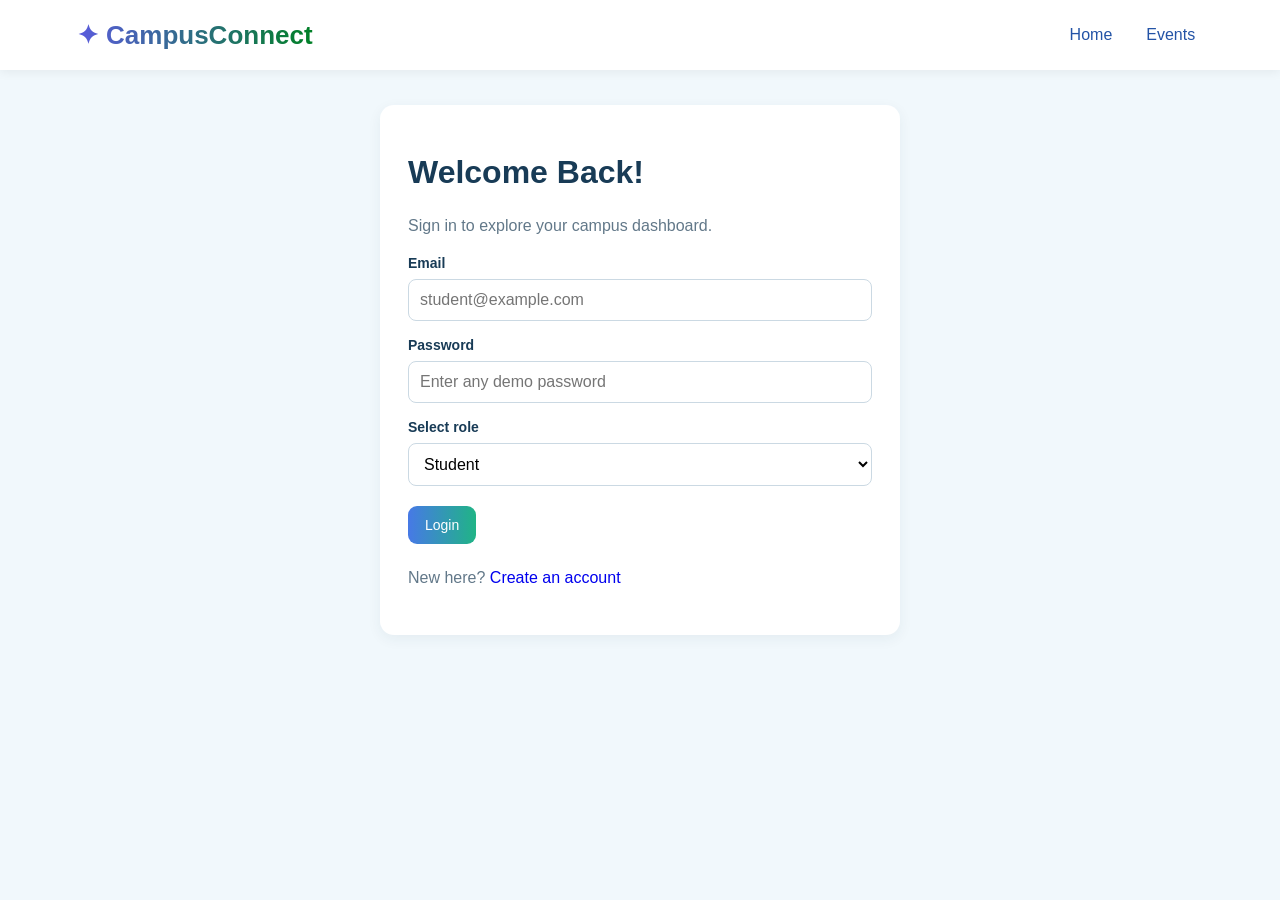
==== Login.html @ 4d2fc712 "Upload CampusConnect frontend my firt upload of website" ====
<!DOCTYPE html>
<html lang="en">
<head>
    <meta charset="UTF-8">
    <meta name="viewport" content="width=device-width, initial-scale=1.0">
    <title>Login | CampusConnect</title>
    <link rel="stylesheet" href="Login.css">
    <script src="app.js" defer></script>
</head>
<body>
<header class="site-header">
    <a class="site-brand" href="index.html">✦ CampusConnect</a>
    <nav class="site-nav">
        <a href="index.html">Home</a>
        <a href="Events.html">Events</a>
    </nav>
</header>

<main class="page form-box">
    <div class="panel">
        <h1>Welcome Back!</h1>
        <p class="muted">Sign in to explore your campus dashboard.</p>

        <form id="loginForm">
            <label for="loginEmail">Email</label>
            <input id="loginEmail" type="email" required placeholder="student@example.com">

            <label for="loginPassword">Password</label>
            <input id="loginPassword" type="password" required placeholder="Enter any demo password">

            <label for="loginRole">Select role</label>
            <select id="loginRole">
                <option value="student">Student</option>
                <option value="coordinator">Coordinator</option>
                <option value="faculty">Faculty</option>
            </select>

            <button class="btn" type="submit">Login</button>
        </form>

        <p class="muted">New here? <a href="Register.html">Create an account</a></p>
        <p id="loginMessage" class="notice" hidden></p>
    </div>
</main>
</body>
</html>
---- Login.css ----
@import url("common.css");
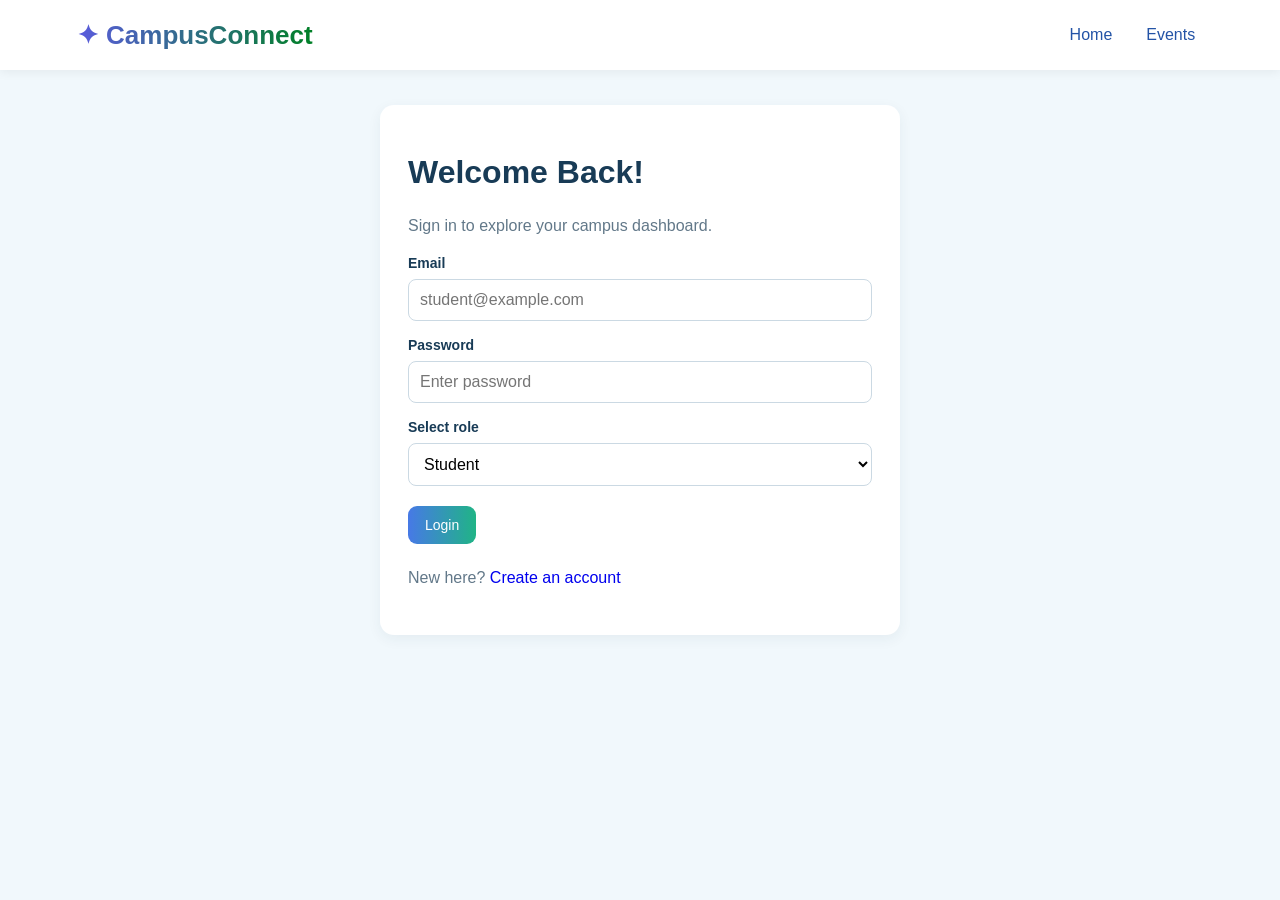
==== commit e457c913: "Update CampusConnect frontend and add Spring Boot backend" ====
--- a/Login.html
+++ b/Login.html
@@ -1,5 +1,6 @@
 <!DOCTYPE html>
 <html lang="en">
+
 <head>
     <meta charset="UTF-8">
     <meta name="viewport" content="width=device-width, initial-scale=1.0">
@@ -7,40 +8,42 @@
     <link rel="stylesheet" href="Login.css">
     <script src="app.js" defer></script>
 </head>
+
 <body>
-<header class="site-header">
-    <a class="site-brand" href="index.html">✦ CampusConnect</a>
-    <nav class="site-nav">
-        <a href="index.html">Home</a>
-        <a href="Events.html">Events</a>
-    </nav>
-</header>
+    <header class="site-header">
+        <a class="site-brand" href="index.html">✦ CampusConnect</a>
+        <nav class="site-nav">
+            <a href="index.html">Home</a>
+            <a href="Events.html">Events</a>
+        </nav>
+    </header>
 
-<main class="page form-box">
-    <div class="panel">
-        <h1>Welcome Back!</h1>
-        <p class="muted">Sign in to explore your campus dashboard.</p>
+    <main class="page form-box">
+        <div class="panel">
+            <h1>Welcome Back!</h1>
+            <p class="muted">Sign in to explore your campus dashboard.</p>
 
-        <form id="loginForm">
-            <label for="loginEmail">Email</label>
-            <input id="loginEmail" type="email" required placeholder="student@example.com">
+            <form id="loginForm">
+                <label for="loginEmail">Email</label>
+                <input id="loginEmail" type="email" required placeholder="student@example.com">
 
-            <label for="loginPassword">Password</label>
-            <input id="loginPassword" type="password" required placeholder="Enter any demo password">
+                <label for="loginPassword">Password</label>
+                <input id="loginPassword" type="password" required placeholder="Enter password">
 
-            <label for="loginRole">Select role</label>
-            <select id="loginRole">
-                <option value="student">Student</option>
-                <option value="coordinator">Coordinator</option>
-                <option value="faculty">Faculty</option>
-            </select>
+                <label for="loginRole">Select role</label>
+                <select id="loginRole">
+                    <option value="student">Student</option>
+                    <option value="coordinator">Coordinator</option>
+                    <option value="faculty">Faculty</option>
+                </select>
 
-            <button class="btn" type="submit">Login</button>
-        </form>
+                <button class="btn" type="submit">Login</button>
+            </form>
 
-        <p class="muted">New here? <a href="Register.html">Create an account</a></p>
-        <p id="loginMessage" class="notice" hidden></p>
-    </div>
-</main>
+            <p class="muted">New here? <a href="Register.html">Create an account</a></p>
+            <p id="loginMessage" class="notice" hidden></p>
+        </div>
+    </main>
 </body>
+
 </html>
